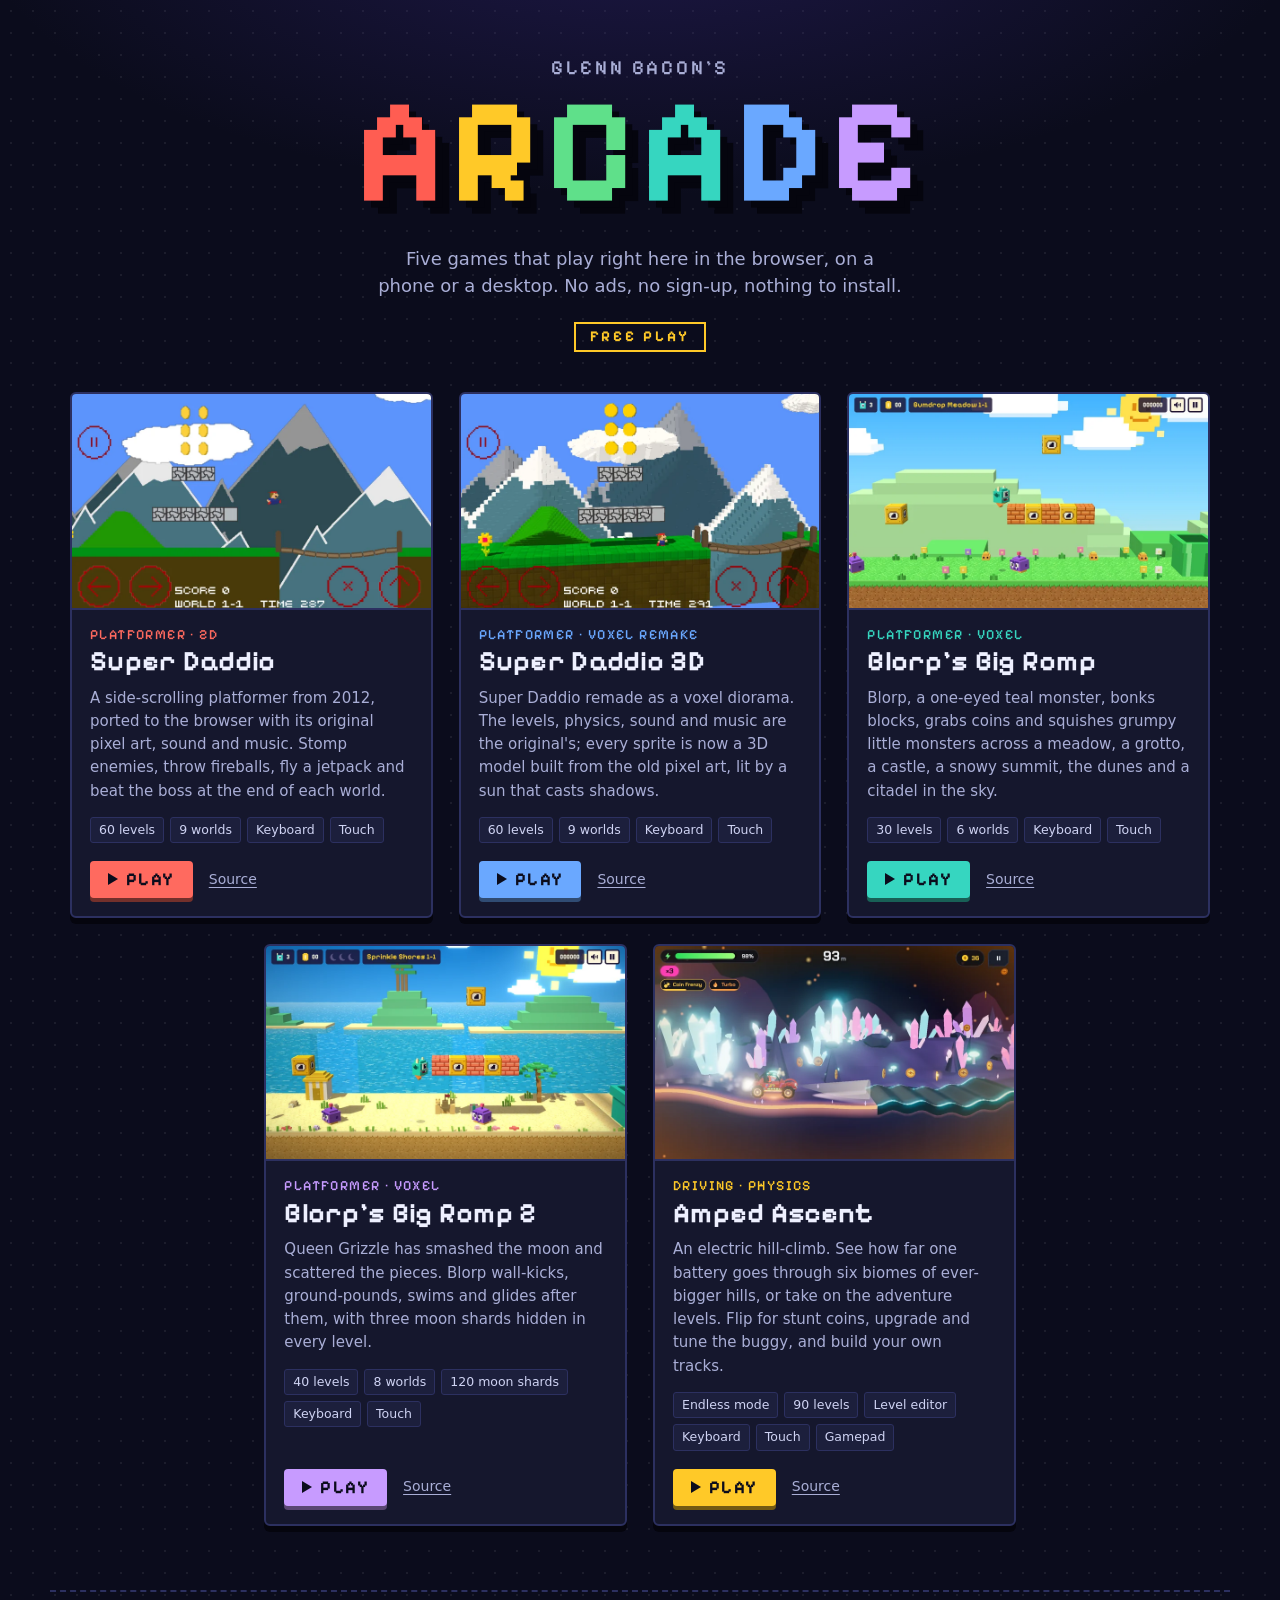
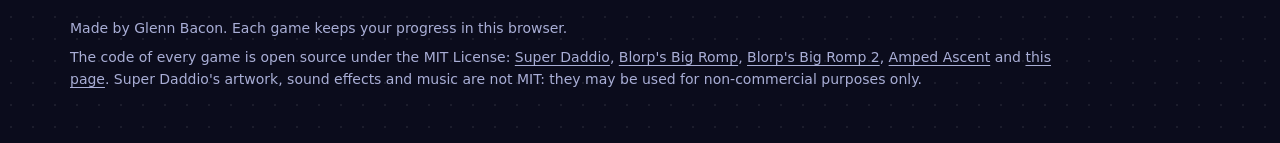
==== index.html @ dffef086 "Add the arcade page and a built copy of each game A static site for GitHub Pages that hosts five gam" ====
<!doctype html>
<html lang="en">
<head>
<meta charset="utf-8">
<meta name="viewport" content="width=device-width, initial-scale=1">
<title>Arcade — games by Glenn Bacon</title>
<meta name="description" content="Five games by Glenn Bacon that play in the browser, on a phone or a desktop: Super Daddio, Super Daddio 3D, Blorp's Big Romp, Blorp's Big Romp 2 and Amped Ascent. Free, no ads, nothing to install.">
<meta name="theme-color" content="#0b0c1c">
<meta property="og:type" content="website">
<meta property="og:title" content="Arcade — games by Glenn Bacon">
<meta property="og:description" content="Five games that play in the browser, on a phone or a desktop. Free, no ads, nothing to install.">
<meta property="og:url" content="https://glennbacon.github.io/arcade/">
<meta property="og:image" content="https://glennbacon.github.io/arcade/assets/social.png">
<meta property="og:image:width" content="1200">
<meta property="og:image:height" content="630">
<meta name="twitter:card" content="summary_large_image">
<link rel="icon" href="data:image/svg+xml,%3Csvg xmlns='http://www.w3.org/2000/svg' viewBox='0 0 16 16' shape-rendering='crispEdges'%3E%3Crect width='16' height='16' fill='%230b0c1c'/%3E%3Crect x='7' y='5' width='2' height='6' fill='%23eef0ff'/%3E%3Crect x='6' y='2' width='4' height='4' fill='%23ff5d52'/%3E%3Crect x='3' y='11' width='10' height='3' fill='%23ffc928'/%3E%3C/svg%3E">
<link rel="preconnect" href="https://fonts.googleapis.com">
<link rel="preconnect" href="https://fonts.gstatic.com" crossorigin>
<link href="https://fonts.googleapis.com/css2?family=Pixelify+Sans:wght@500;700&display=swap" rel="stylesheet">
<style>
:root {
  --bg: #0b0c1c;
  --panel: #15172d;
  --panel-hi: #1c1f3c;
  --line: #2c3060;
  --text: #eef0ff;
  --muted: #a9aed6;
  --ink: #0b0c1c;
  --pixel: 'Pixelify Sans', ui-monospace, 'SFMono-Regular', Menlo, Consolas, monospace;
  --sans: system-ui, -apple-system, 'Segoe UI', Roboto, 'Helvetica Neue', Arial, sans-serif;
  color-scheme: dark;
}
*, *::before, *::after { box-sizing: border-box; }
html { -webkit-text-size-adjust: 100%; }
body {
  margin: 0;
  min-height: 100vh;
  background-color: var(--bg);
  background-image:
    radial-gradient(60rem 26rem at 50% -6rem, #3a2a8a66, transparent 70%),
    radial-gradient(#ffffff12 1px, transparent 1.5px);
  background-size: auto, 22px 22px;
  background-repeat: no-repeat, repeat;
  color: var(--text);
  font: 16px/1.55 var(--sans);
}
a { color: inherit; }
.wrap { width: min(1180px, 100%); margin-inline: auto; padding-inline: 20px; }
.sr-only { position: absolute; width: 1px; height: 1px; overflow: hidden; clip-path: inset(50%); white-space: nowrap; }

/* ---------- marquee ---------- */
header { padding: 56px 0 40px; text-align: center; }
.by { margin: 0 0 2px; font: 500 clamp(15px, 2.4vw, 20px)/1.2 var(--pixel); letter-spacing: .14em; text-transform: uppercase; color: var(--muted); }
h1 { margin: 0; font: 700 clamp(64px, 17vw, 148px)/.95 var(--pixel); letter-spacing: .04em; }
h1 b { display: inline-block; font-weight: inherit; text-shadow: .045em .045em 0 #05050e, .09em .09em 0 #05050e; }
h1 b:nth-child(1) { color: #ff5d52; }
h1 b:nth-child(2) { color: #ffc928; }
h1 b:nth-child(3) { color: #5fe08a; }
h1 b:nth-child(4) { color: #36d6c0; }
h1 b:nth-child(5) { color: #6aa8ff; }
h1 b:nth-child(6) { color: #c79bff; }
.lede { margin: 22px auto 0; max-width: 36rem; font-size: clamp(16px, 2.1vw, 18px); color: var(--muted); text-wrap: balance; }
.freeplay {
  display: inline-block; margin: 22px 0 0; padding: 5px 14px 6px;
  border: 2px solid currentColor; color: #ffc928;
  font: 700 15px/1 var(--pixel); letter-spacing: .2em;
  animation: blink 1.6s steps(1) infinite;
}
@keyframes blink { 60% { opacity: .25; } }

/* ---------- games ---------- */
.games { list-style: none; margin: 0; padding: 0 0 8px; display: grid; gap: 26px; grid-template-columns: repeat(6, 1fr); }
.game {
  --shadow: #05050e;
  grid-column: span 2;
  position: relative; display: flex; flex-direction: column;
  background: var(--panel);
  border: 2px solid var(--line); border-radius: 6px;
  box-shadow: 0 6px 0 #05050e;
  transition: transform .12s ease-out, box-shadow .12s ease-out, border-color .12s ease-out;
}
@supports (color: color-mix(in srgb, red, blue)) { .game { --shadow: color-mix(in srgb, var(--accent) 45%, #000); } }
.game:nth-child(4) { grid-column: 2 / span 2; }
.game:hover, .game:focus-within { transform: translateY(-4px); border-color: var(--accent); box-shadow: 0 10px 0 var(--shadow); }
.shot { display: block; aspect-ratio: 5 / 3; overflow: hidden; border-radius: 4px 4px 0 0; background: #05050e; border-bottom: 2px solid var(--line); }
.shot img { display: block; width: 100%; height: 100%; object-fit: cover; transition: transform .25s ease-out; }
.game:hover .shot img, .game:focus-within .shot img { transform: scale(1.04); }
.body { display: flex; flex-direction: column; flex: 1; padding: 16px 18px 18px; }
.kind { margin: 0 0 2px; font: 500 14px/1.3 var(--pixel); letter-spacing: .1em; text-transform: uppercase; color: var(--accent); }
h2 { margin: 0; font: 700 28px/1.1 var(--pixel); letter-spacing: .01em; }
.blurb { margin: 10px 0 0; color: var(--muted); font-size: 15px; }
.facts { list-style: none; margin: 14px 0 0; padding: 0; display: flex; flex-wrap: wrap; gap: 6px; }
.facts li { padding: 2px 8px 3px; border: 1px solid var(--line); border-radius: 3px; background: var(--panel-hi); font-size: 12.5px; color: #cfd3f3; white-space: nowrap; }
.actions { display: flex; align-items: center; gap: 16px; margin-top: auto; padding-top: 18px; }
.play {
  display: inline-flex; align-items: center; gap: 8px; padding: 9px 18px 10px;
  background: var(--accent); color: var(--ink); border-radius: 4px;
  box-shadow: 0 4px 0 var(--shadow);
  font: 700 18px/1 var(--pixel); letter-spacing: .08em; text-transform: uppercase; text-decoration: none;
}
.play::before { content: ''; border-left: 10px solid currentColor; border-block: 6px solid transparent; }
.play::after { content: ''; position: absolute; inset: 0; border-radius: 4px; }   /* the whole card plays the game */
.play:focus-visible { outline: none; }
.play:focus-visible::after { outline: 3px solid var(--accent); outline-offset: 4px; }
.source { position: relative; z-index: 1; font-size: 14px; color: var(--muted); text-underline-offset: 3px; }
.source:hover { color: var(--text); }
.source:focus-visible, footer a:focus-visible { outline: 2px solid var(--text); outline-offset: 3px; border-radius: 2px; }

/* ---------- footer ---------- */
footer { margin-top: 56px; padding: 26px 0 44px; border-top: 2px dashed var(--line); color: var(--muted); font-size: 14px; }
footer p { margin: 0 0 8px; max-width: 62rem; }
footer a { text-underline-offset: 3px; }
footer a:hover { color: var(--text); }

@media (max-width: 1000px) {
  .games { grid-template-columns: repeat(4, 1fr); }
  .game:nth-child(4) { grid-column: span 2; }
  .game:nth-child(5) { grid-column: 2 / span 2; }
}
@media (max-width: 660px) {
  header { padding: 40px 0 30px; }
  .games { grid-template-columns: 1fr; gap: 22px; }
  .game, .game:nth-child(4), .game:nth-child(5) { grid-column: auto; }
}
@media (prefers-reduced-motion: reduce) {
  .freeplay { animation: none; }
  .game, .shot img { transition: none; }
  .game:hover, .game:focus-within { transform: none; }
  .game:hover .shot img, .game:focus-within .shot img { transform: none; }
}
</style>
</head>
<body>

<header class="wrap">
  <p class="by">Glenn Bacon's</p>
  <h1><span class="sr-only">Arcade</span><span aria-hidden="true"><b>A</b><b>R</b><b>C</b><b>A</b><b>D</b><b>E</b></span></h1>
  <p class="lede">Five games that play right here in the browser, on a phone or a desktop. No ads, no sign-up, nothing to install.</p>
  <p class="freeplay">FREE PLAY</p>
</header>

<main class="wrap">
  <ul class="games">

    <li class="game" style="--accent:#ff6a5f">
      <div class="shot"><img src="assets/super-daddio.webp" width="800" height="480" alt="Super Daddio: the hero runs past stone blocks under a cloud of coins, with snowy mountains behind."></div>
      <div class="body">
        <p class="kind">Platformer · 2D</p>
        <h2>Super Daddio</h2>
        <p class="blurb">A side-scrolling platformer from 2012, ported to the browser with its original pixel art, sound and music. Stomp enemies, throw fireballs, fly a jetpack and beat the boss at the end of each world.</p>
        <ul class="facts"><li>60 levels</li><li>9 worlds</li><li>Keyboard</li><li>Touch</li></ul>
        <div class="actions">
          <a class="play" href="super-daddio/">Play<span class="sr-only"> Super Daddio</span></a>
          <a class="source" href="https://github.com/glennbacon/superdaddio">Source<span class="sr-only"> of Super Daddio</span></a>
        </div>
      </div>
    </li>

    <li class="game" style="--accent:#6aa8ff">
      <div class="shot"><img src="assets/super-daddio-voxel.webp" width="800" height="480" alt="Super Daddio 3D: the same level as a voxel diorama, with blocky hills, clouds and mountains in depth."></div>
      <div class="body">
        <p class="kind">Platformer · voxel remake</p>
        <h2>Super Daddio 3D</h2>
        <p class="blurb">Super Daddio remade as a voxel diorama. The levels, physics, sound and music are the original's; every sprite is now a 3D model built from the old pixel art, lit by a sun that casts shadows.</p>
        <ul class="facts"><li>60 levels</li><li>9 worlds</li><li>Keyboard</li><li>Touch</li></ul>
        <div class="actions">
          <a class="play" href="super-daddio-voxel/">Play<span class="sr-only"> Super Daddio 3D</span></a>
          <a class="source" href="https://github.com/glennbacon/superdaddio/tree/main/voxel">Source<span class="sr-only"> of Super Daddio 3D</span></a>
        </div>
      </div>
    </li>

    <li class="game" style="--accent:#36d6c0">
      <div class="shot"><img src="assets/blorps-big-romp.webp" width="800" height="480" alt="Blorp's Big Romp: Blorp, a one-eyed teal monster, stands in a green meadow among eye-blocks, bricks and purple monsters."></div>
      <div class="body">
        <p class="kind">Platformer · voxel</p>
        <h2>Blorp's Big Romp</h2>
        <p class="blurb">Blorp, a one-eyed teal monster, bonks blocks, grabs coins and squishes grumpy little monsters across a meadow, a grotto, a castle, a snowy summit, the dunes and a citadel in the sky.</p>
        <ul class="facts"><li>30 levels</li><li>6 worlds</li><li>Keyboard</li><li>Touch</li></ul>
        <div class="actions">
          <a class="play" href="blorps-big-romp/">Play<span class="sr-only"> Blorp's Big Romp</span></a>
          <a class="source" href="https://github.com/glennbacon/blorps-big-romp">Source<span class="sr-only"> of Blorp's Big Romp</span></a>
        </div>
      </div>
    </li>

    <li class="game" style="--accent:#c79bff">
      <div class="shot"><img src="assets/blorps-big-romp-2.webp" width="800" height="480" alt="Blorp's Big Romp 2: Blorp on a sunny beach with palm trees, a blue sea and blocks to bonk."></div>
      <div class="body">
        <p class="kind">Platformer · voxel</p>
        <h2>Blorp's Big Romp 2</h2>
        <p class="blurb">Queen Grizzle has smashed the moon and scattered the pieces. Blorp wall-kicks, ground-pounds, swims and glides after them, with three moon shards hidden in every level.</p>
        <ul class="facts"><li>40 levels</li><li>8 worlds</li><li>120 moon shards</li><li>Keyboard</li><li>Touch</li></ul>
        <div class="actions">
          <a class="play" href="blorps-big-romp-2/">Play<span class="sr-only"> Blorp's Big Romp 2</span></a>
          <a class="source" href="https://github.com/glennbacon/blorps-big-romp2">Source<span class="sr-only"> of Blorp's Big Romp 2</span></a>
        </div>
      </div>
    </li>

    <li class="game" style="--accent:#ffc928">
      <div class="shot"><img src="assets/amped-ascent.webp" width="800" height="480" alt="Amped Ascent: a red electric buggy climbs a hill through a glowing crystal cavern, collecting coins."></div>
      <div class="body">
        <p class="kind">Driving · physics</p>
        <h2>Amped Ascent</h2>
        <p class="blurb">An electric hill-climb. See how far one battery goes through six biomes of ever-bigger hills, or take on the adventure levels. Flip for stunt coins, upgrade and tune the buggy, and build your own tracks.</p>
        <ul class="facts"><li>Endless mode</li><li>90 levels</li><li>Level editor</li><li>Keyboard</li><li>Touch</li><li>Gamepad</li></ul>
        <div class="actions">
          <a class="play" href="amped-ascent/">Play<span class="sr-only"> Amped Ascent</span></a>
          <a class="source" href="https://github.com/glennbacon/AmpedAscent">Source<span class="sr-only"> of Amped Ascent</span></a>
        </div>
      </div>
    </li>

  </ul>
</main>

<footer class="wrap">
  <p>Made by Glenn Bacon. Each game keeps your progress in this browser.</p>
  <p>The code of every game is open source under the MIT License: <a href="https://github.com/glennbacon/superdaddio">Super Daddio</a>, <a href="https://github.com/glennbacon/blorps-big-romp">Blorp's Big Romp</a>, <a href="https://github.com/glennbacon/blorps-big-romp2">Blorp's Big Romp 2</a>, <a href="https://github.com/glennbacon/AmpedAscent">Amped Ascent</a> and <a href="https://github.com/glennbacon/arcade">this page</a>. Super Daddio's artwork, sound effects and music are not MIT: they may be used for non-commercial purposes only.</p>
</footer>

</body>
</html>
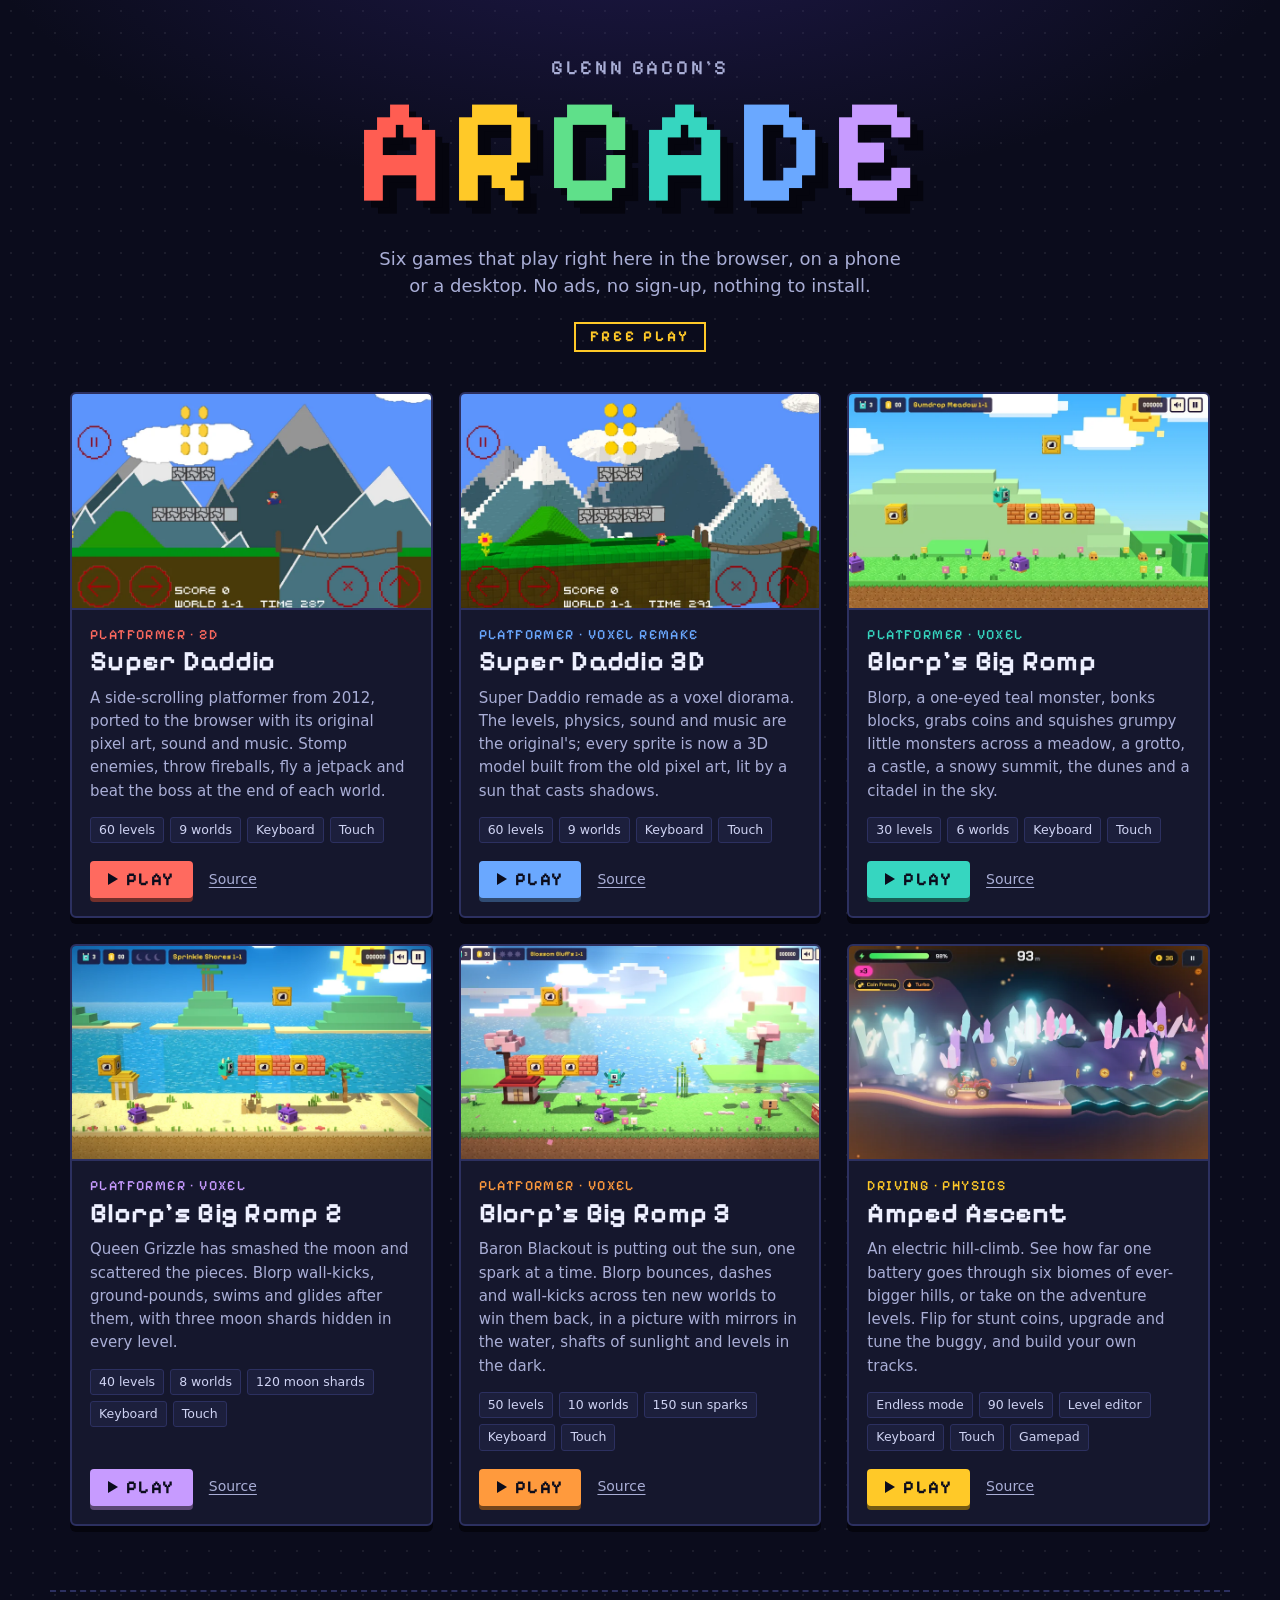
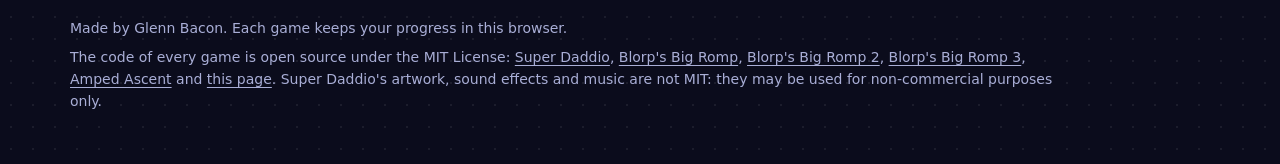
==== commit bda4e272: "Add Blorp's Big Romp 3 to the arcade A sixth card on the front page, its copy of the game, and its p" ====
--- a/index.html
+++ b/index.html
@@ -4,11 +4,11 @@
 <meta charset="utf-8">
 <meta name="viewport" content="width=device-width, initial-scale=1">
 <title>Arcade — games by Glenn Bacon</title>
-<meta name="description" content="Five games by Glenn Bacon that play in the browser, on a phone or a desktop: Super Daddio, Super Daddio 3D, Blorp's Big Romp, Blorp's Big Romp 2 and Amped Ascent. Free, no ads, nothing to install.">
+<meta name="description" content="Six games by Glenn Bacon that play in the browser, on a phone or a desktop: Super Daddio, Super Daddio 3D, Blorp's Big Romp, Blorp's Big Romp 2, Blorp's Big Romp 3 and Amped Ascent. Free, no ads, nothing to install.">
 <meta name="theme-color" content="#0b0c1c">
 <meta property="og:type" content="website">
 <meta property="og:title" content="Arcade — games by Glenn Bacon">
-<meta property="og:description" content="Five games that play in the browser, on a phone or a desktop. Free, no ads, nothing to install.">
+<meta property="og:description" content="Six games that play in the browser, on a phone or a desktop. Free, no ads, nothing to install.">
 <meta property="og:url" content="https://glennbacon.github.io/arcade/">
 <meta property="og:image" content="https://glennbacon.github.io/arcade/assets/social.png">
 <meta property="og:image:width" content="1200">
@@ -81,7 +81,6 @@
   transition: transform .12s ease-out, box-shadow .12s ease-out, border-color .12s ease-out;
 }
 @supports (color: color-mix(in srgb, red, blue)) { .game { --shadow: color-mix(in srgb, var(--accent) 45%, #000); } }
-.game:nth-child(4) { grid-column: 2 / span 2; }
 .game:hover, .game:focus-within { transform: translateY(-4px); border-color: var(--accent); box-shadow: 0 10px 0 var(--shadow); }
 .shot { display: block; aspect-ratio: 5 / 3; overflow: hidden; border-radius: 4px 4px 0 0; background: #05050e; border-bottom: 2px solid var(--line); }
 .shot img { display: block; width: 100%; height: 100%; object-fit: cover; transition: transform .25s ease-out; }
@@ -115,13 +114,11 @@
 
 @media (max-width: 1000px) {
   .games { grid-template-columns: repeat(4, 1fr); }
-  .game:nth-child(4) { grid-column: span 2; }
-  .game:nth-child(5) { grid-column: 2 / span 2; }
 }
 @media (max-width: 660px) {
   header { padding: 40px 0 30px; }
   .games { grid-template-columns: 1fr; gap: 22px; }
-  .game, .game:nth-child(4), .game:nth-child(5) { grid-column: auto; }
+  .game { grid-column: auto; }
 }
 @media (prefers-reduced-motion: reduce) {
   .freeplay { animation: none; }
@@ -136,7 +133,7 @@
 <header class="wrap">
   <p class="by">Glenn Bacon's</p>
   <h1><span class="sr-only">Arcade</span><span aria-hidden="true"><b>A</b><b>R</b><b>C</b><b>A</b><b>D</b><b>E</b></span></h1>
-  <p class="lede">Five games that play right here in the browser, on a phone or a desktop. No ads, no sign-up, nothing to install.</p>
+  <p class="lede">Six games that play right here in the browser, on a phone or a desktop. No ads, no sign-up, nothing to install.</p>
   <p class="freeplay">FREE PLAY</p>
 </header>
 
@@ -199,6 +196,20 @@
       </div>
     </li>
 
+    <li class="game" style="--accent:#ff9a3d">
+      <div class="shot"><img src="assets/blorps-big-romp-3.webp" width="800" height="480" alt="Blorp's Big Romp 3: Blorp in a garden of cherry trees and red gates, with hills and clouds mirrored in a river behind him."></div>
+      <div class="body">
+        <p class="kind">Platformer · voxel</p>
+        <h2>Blorp's Big Romp 3</h2>
+        <p class="blurb">Baron Blackout is putting out the sun, one spark at a time. Blorp bounces, dashes and wall-kicks across ten new worlds to win them back, in a picture with mirrors in the water, shafts of sunlight and levels in the dark.</p>
+        <ul class="facts"><li>50 levels</li><li>10 worlds</li><li>150 sun sparks</li><li>Keyboard</li><li>Touch</li></ul>
+        <div class="actions">
+          <a class="play" href="blorps-big-romp-3/">Play<span class="sr-only"> Blorp's Big Romp 3</span></a>
+          <a class="source" href="https://github.com/glennbacon/blorps-big-romp3">Source<span class="sr-only"> of Blorp's Big Romp 3</span></a>
+        </div>
+      </div>
+    </li>
+
     <li class="game" style="--accent:#ffc928">
       <div class="shot"><img src="assets/amped-ascent.webp" width="800" height="480" alt="Amped Ascent: a red electric buggy climbs a hill through a glowing crystal cavern, collecting coins."></div>
       <div class="body">
@@ -218,7 +229,7 @@
 
 <footer class="wrap">
   <p>Made by Glenn Bacon. Each game keeps your progress in this browser.</p>
-  <p>The code of every game is open source under the MIT License: <a href="https://github.com/glennbacon/superdaddio">Super Daddio</a>, <a href="https://github.com/glennbacon/blorps-big-romp">Blorp's Big Romp</a>, <a href="https://github.com/glennbacon/blorps-big-romp2">Blorp's Big Romp 2</a>, <a href="https://github.com/glennbacon/AmpedAscent">Amped Ascent</a> and <a href="https://github.com/glennbacon/arcade">this page</a>. Super Daddio's artwork, sound effects and music are not MIT: they may be used for non-commercial purposes only.</p>
+  <p>The code of every game is open source under the MIT License: <a href="https://github.com/glennbacon/superdaddio">Super Daddio</a>, <a href="https://github.com/glennbacon/blorps-big-romp">Blorp's Big Romp</a>, <a href="https://github.com/glennbacon/blorps-big-romp2">Blorp's Big Romp 2</a>, <a href="https://github.com/glennbacon/blorps-big-romp3">Blorp's Big Romp 3</a>, <a href="https://github.com/glennbacon/AmpedAscent">Amped Ascent</a> and <a href="https://github.com/glennbacon/arcade">this page</a>. Super Daddio's artwork, sound effects and music are not MIT: they may be used for non-commercial purposes only.</p>
 </footer>
 
 </body>
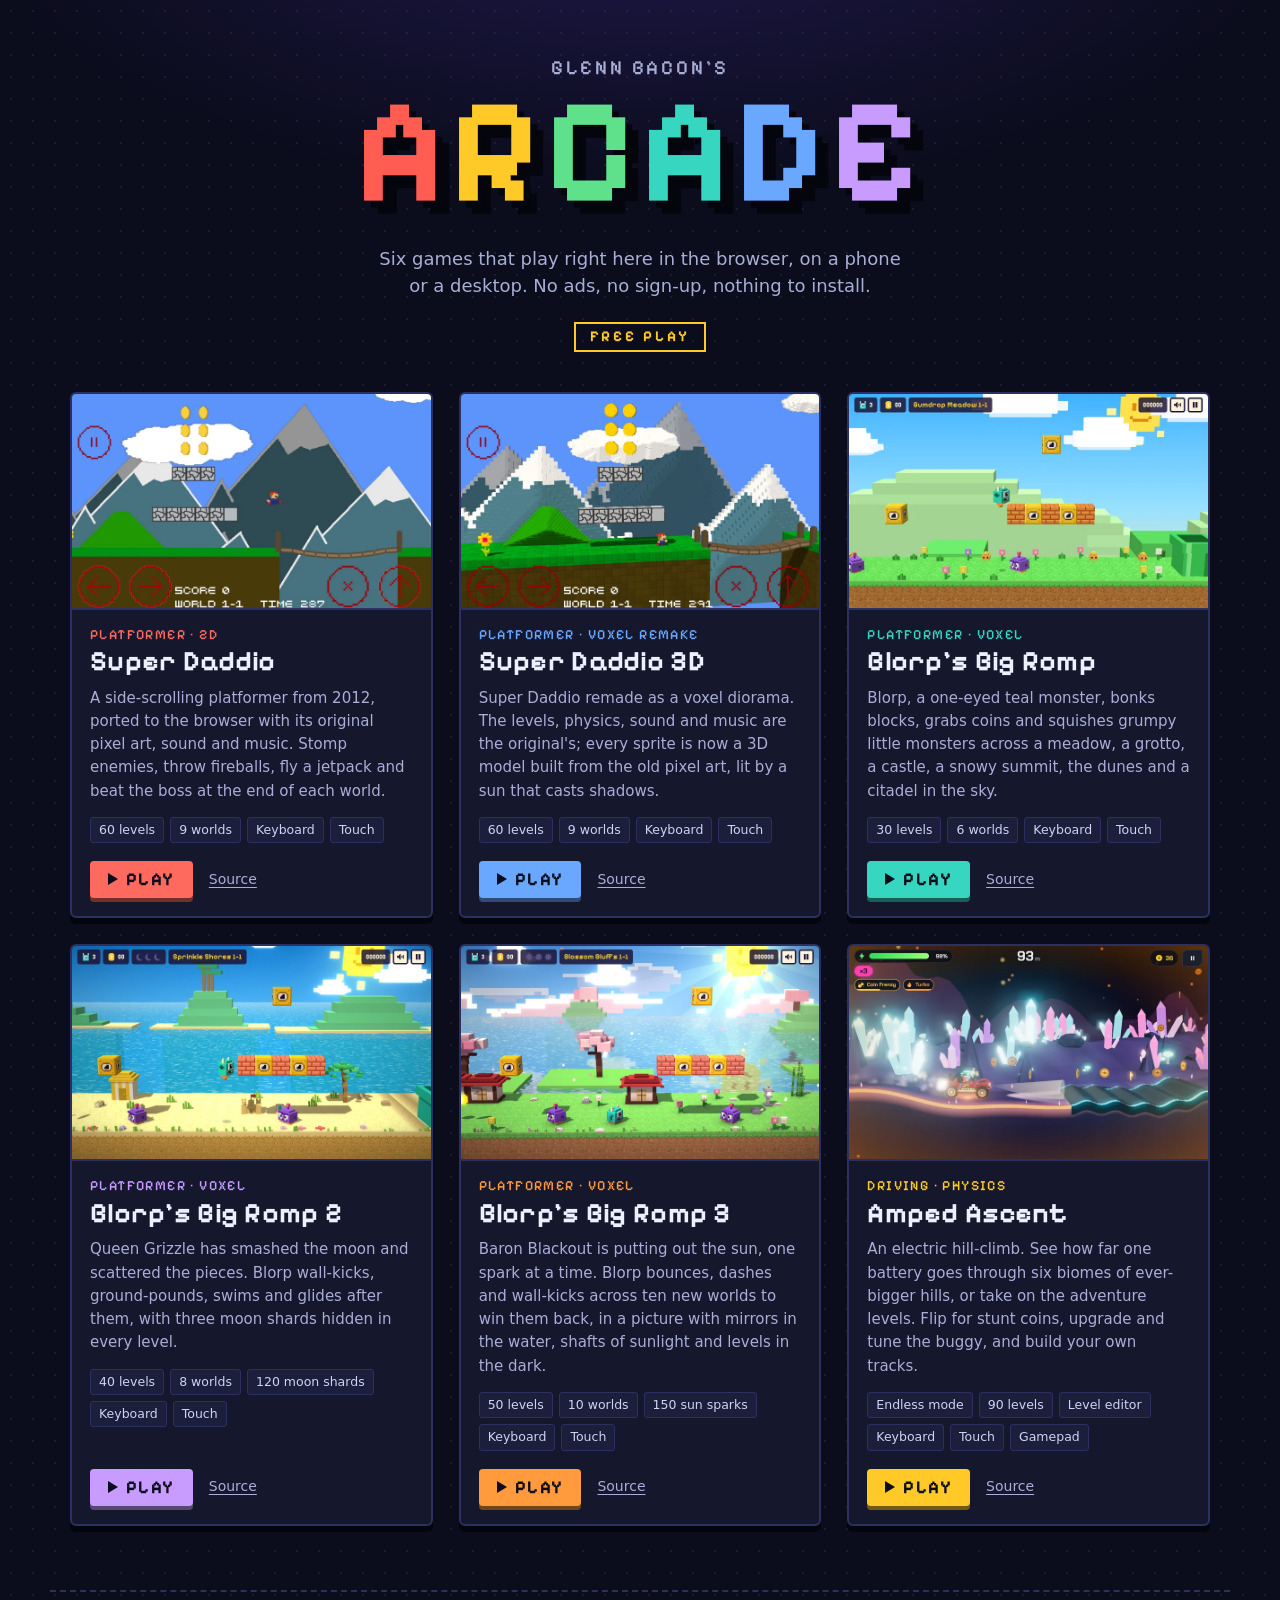
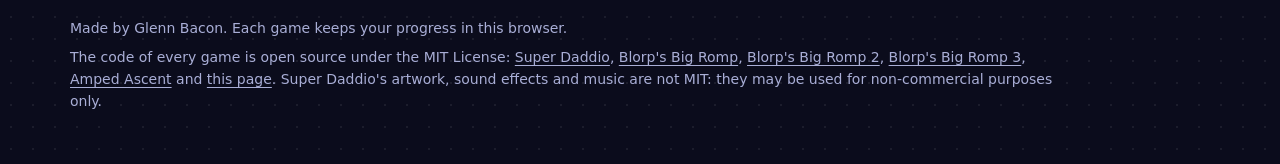
==== commit 817cceb2: "Give Blorp's Big Romp 3 its finished card picture Co-Authored-By: Claude Fable 5.2 <noreply@anthropi" ====
--- a/index.html
+++ b/index.html
@@ -197,7 +197,7 @@
     </li>
 
     <li class="game" style="--accent:#ff9a3d">
-      <div class="shot"><img src="assets/blorps-big-romp-3.webp" width="800" height="480" alt="Blorp's Big Romp 3: Blorp in a garden of cherry trees and red gates, with hills and clouds mirrored in a river behind him."></div>
+      <div class="shot"><img src="assets/blorps-big-romp-3.webp" width="800" height="480" alt="Blorp's Big Romp 3: Blorp between two purple monsters in a garden of cherry trees and red-roofed tea houses, with clouds and islands mirrored in the water behind."></div>
       <div class="body">
         <p class="kind">Platformer · voxel</p>
         <h2>Blorp's Big Romp 3</h2>
